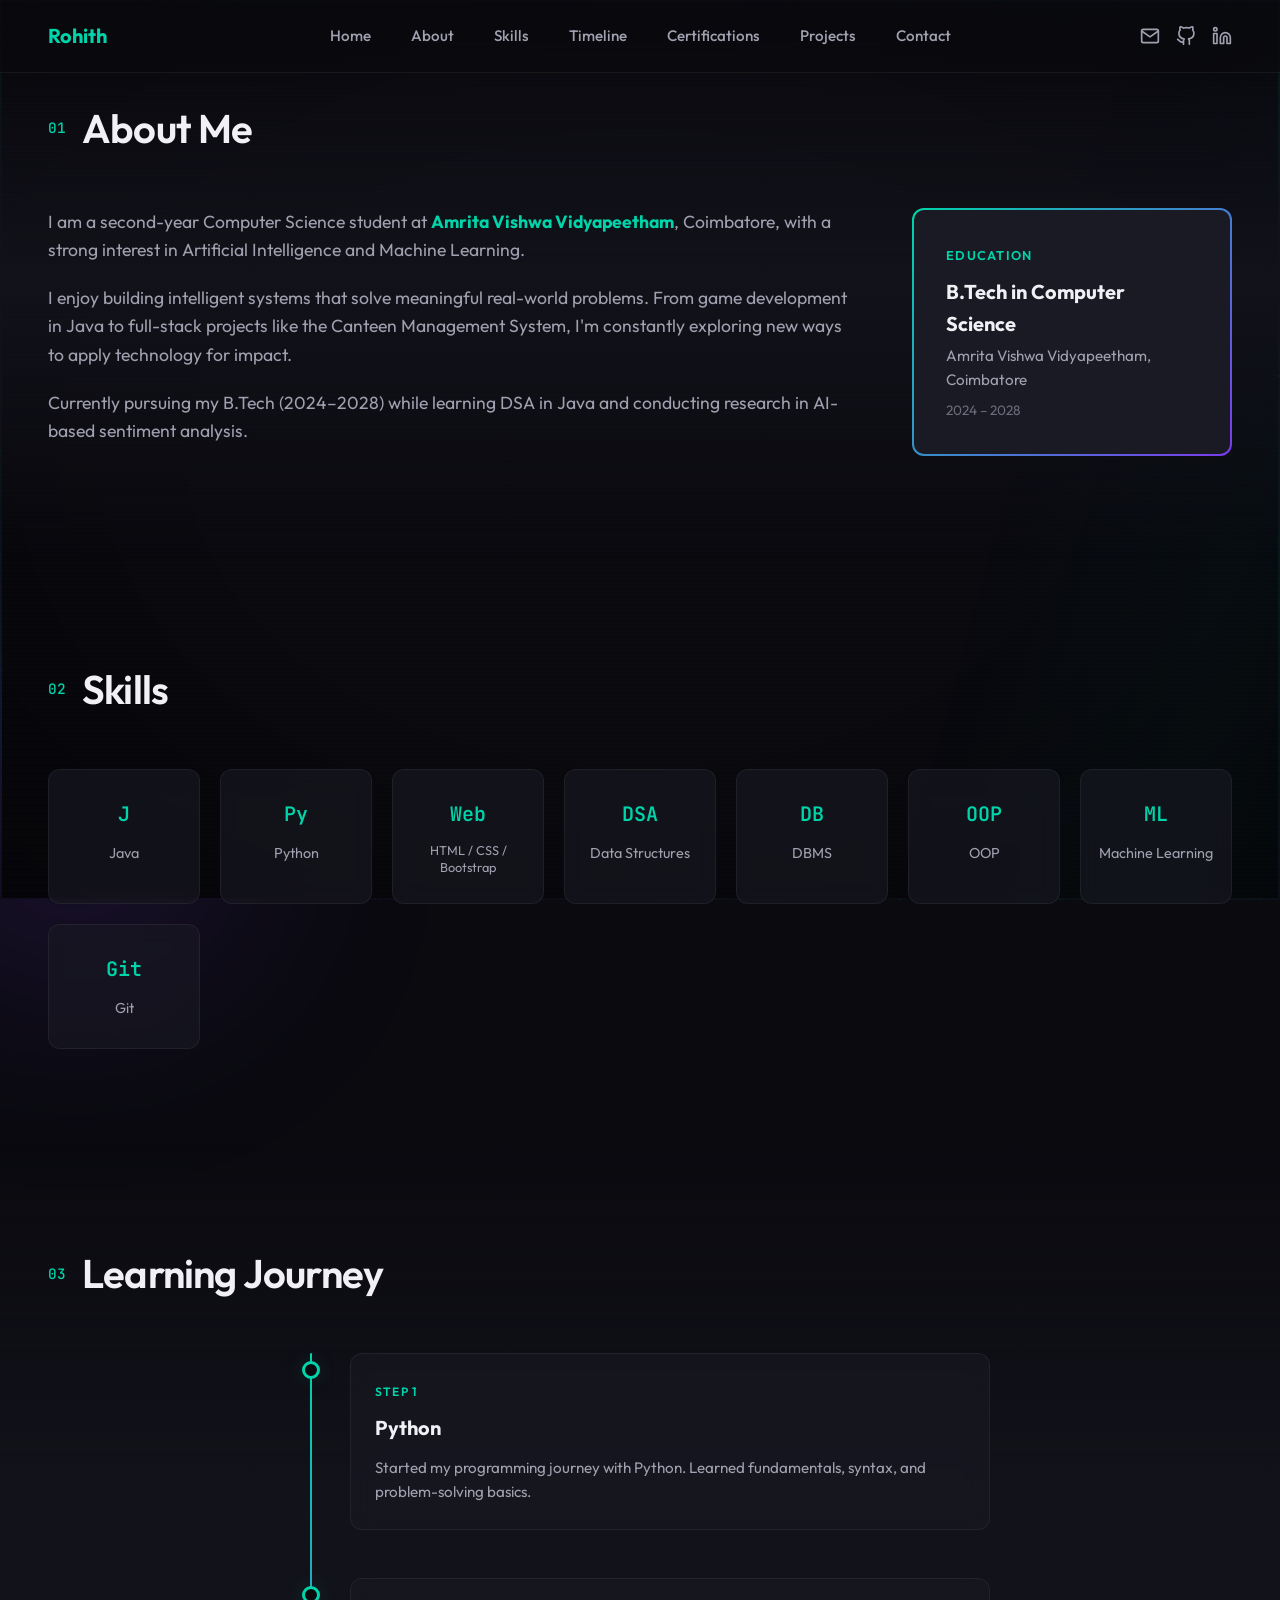
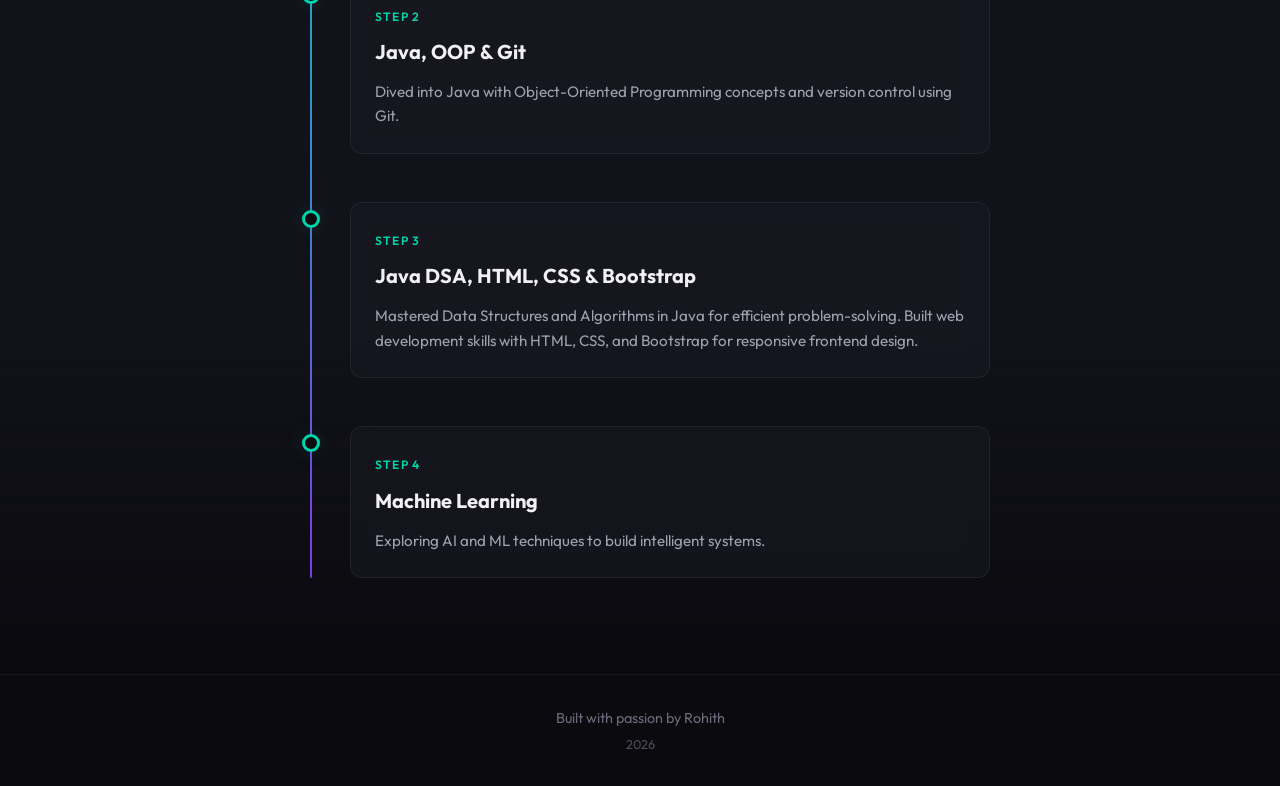
==== about.html @ 08a1976c "split portfolio into multi-page layout" ====
<!DOCTYPE html>
<html lang="en">

<head>
    <meta charset="UTF-8">
    <meta name="viewport" content="width=device-width, initial-scale=1.0">
    <meta name="description" content="Portfolio of Rohith, a Software Engineer passionate about AI and ML.">
    <title>Rohith | Software Engineer | AI & ML</title>
    <link rel="preconnect" href="https://fonts.googleapis.com">
    <link rel="preconnect" href="https://fonts.gstatic.com" crossorigin>
    <link
        href="https://fonts.googleapis.com/css2?family=Outfit:wght@300;400;500;600;700&family=JetBrains+Mono:wght@400;500&display=swap"
        rel="stylesheet">
    <link rel="stylesheet" href="styles.css">
</head>

<body>
    <div class="bg-base"></div>
    <div class="bg-aurora"></div>
    <div class="bg-shapes">
        <span class="bg-shape bg-shape-1"></span>
        <span class="bg-shape bg-shape-2"></span>
        <span class="bg-shape bg-shape-3"></span>
        <span class="bg-shape bg-shape-4"></span>
        <span class="bg-shape bg-shape-5"></span>
        <span class="bg-shape bg-shape-6"></span>
    </div>
    <div class="bg-dots"></div>
    <div class="bg-grid"></div>
    <div class="bg-glow-line bg-glow-line-1"></div>
    <div class="bg-glow-line bg-glow-line-2"></div>
    <div class="bg-glow-line bg-glow-line-3"></div>
    <div class="noise-overlay"></div>
    <div class="gradient-orb gradient-orb-1"></div>
    <div class="gradient-orb gradient-orb-2"></div>
    <div class="gradient-orb gradient-orb-3"></div>
    <div class="gradient-orb gradient-orb-4"></div>
    <div class="gradient-orb gradient-orb-5"></div>
    <div class="particles" aria-hidden="true"></div>
    <div class="bg-border-glow"></div>
    <div class="bg-shimmer"></div>
    <div class="vignette"></div>
    <div class="scanlines"></div>

    <header>
        <nav class="navbar">
            <a href="index.html" class="nav-logo">Rohith</a>
            <div class="nav-slideout">
                <ul class="nav-links">
                    <li><a href="index.html">Home</a></li>
                    <li><a href="#about">About</a></li>
                    <li><a href="#skills">Skills</a></li>
                    <li><a href="#timeline">Timeline</a></li>
                    <li><a href="projects.html#certifications">Certifications</a></li>
                    <li><a href="projects.html#projects">Projects</a></li>
                    <li><a href="contact.html">Contact</a></li>
                </ul>
                <div class="nav-social">
                    <a href="mailto:rohithjayanthi06@gmail.com" aria-label="Email" class="nav-social-link">
                        <svg xmlns="http://www.w3.org/2000/svg" width="20" height="20" viewBox="0 0 24 24" fill="none"
                            stroke="currentColor" stroke-width="2" stroke-linecap="round" stroke-linejoin="round">
                            <path d="M4 4h16c1.1 0 2 .9 2 2v12c0 1.1-.9 2-2 2H4c-1.1 0-2-.9-2-2V6c0-1.1.9-2 2-2z" />
                            <polyline points="22,6 12,13 2,6" />
                        </svg>
                    </a>
                    <a href="https://github.com/rohith24576" target="_blank" rel="noopener noreferrer"
                        aria-label="GitHub" class="nav-social-link">
                        <svg xmlns="http://www.w3.org/2000/svg" width="20" height="20" viewBox="0 0 24 24" fill="none"
                            stroke="currentColor" stroke-width="2" stroke-linecap="round" stroke-linejoin="round">
                            <path
                                d="M9 19c-5 1.5-5-2.5-7-3m14 6v-3.87a3.37 3.37 0 0 0-.94-2.61c3.14-.35 6.44-1.54 6.44-7A5.44 5.44 0 0 0 20 4.77 5.07 5.07 0 0 0 19.91 1S18.73.65 16 2.48a13.38 13.38 0 0 0-7 0C6.27.65 5.09 1 5.09 1A5.07 5.07 0 0 0 5 4.77a5.44 5.44 0 0 0-1.5 3.78c0 5.42 3.3 6.61 6.44 7A3.37 3.37 0 0 0 9 18.13V22" />
                        </svg>
                    </a>
                    <a href="https://www.linkedin.com/in/rohith-jayanthi-b24402347/" target="_blank"
                        rel="noopener noreferrer" aria-label="LinkedIn" class="nav-social-link">
                        <svg xmlns="http://www.w3.org/2000/svg" width="20" height="20" viewBox="0 0 24 24" fill="none"
                            stroke="currentColor" stroke-width="2" stroke-linecap="round" stroke-linejoin="round">
                            <path d="M16 8a6 6 0 0 1 6 6v7h-4v-7a2 2 0 0 0-2-2 2 2 0 0 0-2 2v7h-4v-7a6 6 0 0 1 6-6z" />
                            <rect x="2" y="9" width="4" height="12" />
                            <circle cx="4" cy="4" r="2" />
                        </svg>
                    </a>
                </div>
            </div>
            <button class="nav-toggle" aria-label="Toggle menu">
                <span></span>
                <span></span>
                <span></span>
            </button>
        </nav>
    </header>

    <main>
        <section id="about" class="about">
            <div class="section-header reveal">
                <span class="section-number">01</span>
                <h2>About Me</h2>
            </div>
            <div class="about-content">
                <div class="about-text reveal">
                    <p>I am a second-year Computer Science student at <strong>Amrita Vishwa Vidyapeetham</strong>,
                        Coimbatore, with a strong interest in Artificial Intelligence and Machine Learning.
                    </p>
                    <p>I enjoy building intelligent systems that solve meaningful real-world problems. From game
                        development in Java to full-stack projects like the Canteen Management System, I'm constantly
                        exploring new ways to apply technology for impact.</p>
                    <p>Currently pursuing my B.Tech (2024–2028) while learning DSA in Java and conducting research in
                        AI-based sentiment analysis.</p>
                </div>
                <div class="about-card reveal reveal-delay-1">
                    <div class="about-card-inner">
                        <span class="about-label">Education</span>
                        <h3>B.Tech in Computer Science</h3>
                        <p>Amrita Vishwa Vidyapeetham, Coimbatore</p>
                        <p class="about-year">2024 – 2028</p>
                    </div>
                </div>
            </div>
        </section>

        <section id="skills" class="skills">
            <div class="section-header reveal">
                <span class="section-number">02</span>
                <h2>Skills</h2>
            </div>
            <div class="skills-grid">
                <div class="skill-card reveal" data-skill="Java">
                    <span class="skill-icon">J</span>
                    <span class="skill-name">Java</span>
                </div>
                <div class="skill-card reveal reveal-delay-1" data-skill="Python">
                    <span class="skill-icon">Py</span>
                    <span class="skill-name">Python</span>
                </div>
                <div class="skill-card reveal reveal-delay-2" data-skill="Web">
                    <span class="skill-icon">Web</span>
                    <span class="skill-name">HTML / CSS / Bootstrap</span>
                </div>
                <div class="skill-card reveal reveal-delay-3" data-skill="DSA">
                    <span class="skill-icon">DSA</span>
                    <span class="skill-name">Data Structures</span>
                </div>
                <div class="skill-card reveal" data-skill="DBMS">
                    <span class="skill-icon">DB</span>
                    <span class="skill-name">DBMS</span>
                </div>
                <div class="skill-card reveal reveal-delay-1" data-skill="OOP">
                    <span class="skill-icon">OOP</span>
                    <span class="skill-name">OOP</span>
                </div>
                <div class="skill-card reveal reveal-delay-2" data-skill="ML">
                    <span class="skill-icon">ML</span>
                    <span class="skill-name">Machine Learning</span>
                </div>
                <div class="skill-card reveal reveal-delay-3" data-skill="Git">
                    <span class="skill-icon">Git</span>
                    <span class="skill-name">Git</span>
                </div>
            </div>
        </section>

        <section id="timeline" class="timeline">
            <div class="section-header reveal">
                <span class="section-number">03</span>
                <h2>Learning Journey</h2>
            </div>
            <div class="timeline-container">
                <div class="timeline-line"></div>
                <article class="timeline-item reveal">
                    <div class="timeline-dot"></div>
                    <div class="timeline-content">
                        <span class="timeline-tag">Step 1</span>
                        <h3>Python</h3>
                        <p>Started my programming journey with Python. Learned fundamentals, syntax, and problem-solving
                            basics.</p>
                    </div>
                </article>
                <article class="timeline-item reveal reveal-delay-1">
                    <div class="timeline-dot"></div>
                    <div class="timeline-content">
                        <span class="timeline-tag">Step 2</span>
                        <h3>Java, OOP & Git</h3>
                        <p>Dived into Java with Object-Oriented Programming concepts and version control using Git.</p>
                    </div>
                </article>
                <article class="timeline-item reveal reveal-delay-2">
                    <div class="timeline-dot"></div>
                    <div class="timeline-content">
                        <span class="timeline-tag">Step 3</span>
                        <h3>Java DSA, HTML, CSS & Bootstrap</h3>
                        <p>Mastered Data Structures and Algorithms in Java for efficient problem-solving. Built web
                            development skills with HTML, CSS, and Bootstrap for responsive frontend design.</p>
                    </div>
                </article>
                <article class="timeline-item reveal reveal-delay-3">
                    <div class="timeline-dot"></div>
                    <div class="timeline-content">
                        <span class="timeline-tag">Step 4</span>
                        <h3>Machine Learning</h3>
                        <p>Exploring AI and ML techniques to build intelligent systems.</p>
                    </div>
                </article>
            </div>
        </section>
    </main>

    <footer class="footer">
        <p>Built with passion by Rohith</p>
        <p class="footer-year">2026</p>
    </footer>

    <script src="script.js"></script>
</body>

</html>
---- styles.css ----
/* ===== CSS Variables ===== */
:root {
    --bg-primary: #0a0a0f;
    --bg-secondary: #12121a;
    --bg-tertiary: #1a1a24;
    --bg-card: rgba(26, 26, 36, 0.6);
    --text-primary: #f0f0f5;
    --text-secondary: #a0a0b0;
    --text-muted: #6b6b7b;
    --accent: #00d4aa;
    --accent-dim: rgba(0, 212, 170, 0.15);
    --accent-glow: rgba(0, 212, 170, 0.4);
    --accent-secondary: #7c3aed;
    --accent-secondary-dim: rgba(124, 58, 237, 0.15);
    --border: rgba(255, 255, 255, 0.06);
    --font-sans: 'Outfit', system-ui, sans-serif;
    --font-mono: 'JetBrains Mono', monospace;
    --transition-fast: 0.2s cubic-bezier(0.4, 0, 0.2, 1);
    --transition-medium: 0.35s cubic-bezier(0.4, 0, 0.2, 1);
    --transition-slow: 0.5s cubic-bezier(0.4, 0, 0.2, 1);
    --radius-sm: 8px;
    --radius-md: 12px;
    --radius-lg: 20px;
}

/* ===== Reset & Base ===== */
*, *::before, *::after {
    margin: 0;
    padding: 0;
    box-sizing: border-box;
}

html {
    scroll-behavior: smooth;
}

body {
    font-family: var(--font-sans);
    background: var(--bg-primary);
    color: var(--text-primary);
    line-height: 1.6;
    overflow-x: hidden;
    min-height: 100vh;
}

/* ===== Background Effects ===== */
.bg-base {
    position: fixed;
    inset: 0;
    background: 
        radial-gradient(ellipse 80% 50% at 50% -20%, rgba(0, 212, 170, 0.08) 0%, transparent 50%),
        radial-gradient(ellipse 60% 40% at 100% 100%, rgba(124, 58, 237, 0.06) 0%, transparent 50%),
        radial-gradient(ellipse 50% 30% at 0% 80%, rgba(0, 212, 170, 0.05) 0%, transparent 50%);
    pointer-events: none;
    z-index: 0;
}

.bg-aurora {
    position: fixed;
    inset: 0;
    background: 
        radial-gradient(ellipse 100% 80% at 70% 20%, rgba(0, 212, 170, 0.12) 0%, transparent 50%),
        radial-gradient(ellipse 80% 60% at 20% 80%, rgba(124, 58, 237, 0.1) 0%, transparent 50%),
        radial-gradient(ellipse 60% 100% at 90% 60%, rgba(0, 212, 170, 0.06) 0%, transparent 50%);
    opacity: 0.8;
    pointer-events: none;
    z-index: 0;
    animation: auroraShift 15s ease-in-out infinite;
}

@keyframes auroraShift {
    0%, 100% { opacity: 0.5; }
    50% { opacity: 0.9; }
}

.bg-shapes {
    position: fixed;
    inset: 0;
    pointer-events: none;
    z-index: 0;
    overflow: hidden;
}

.bg-shape {
    position: absolute;
    border: 1px solid rgba(0, 212, 170, 0.08);
    border-radius: 50%;
    animation: shapeFloat 25s ease-in-out infinite;
}

.bg-shape-1 {
    width: 400px;
    height: 400px;
    top: 10%;
    left: 5%;
    animation-delay: 0s;
}

.bg-shape-2 {
    width: 250px;
    height: 250px;
    top: 60%;
    right: 10%;
    border-color: rgba(124, 58, 237, 0.06);
    animation-delay: -5s;
    animation-duration: 30s;
}

.bg-shape-3 {
    width: 150px;
    height: 150px;
    bottom: 20%;
    left: 20%;
    animation-delay: -10s;
    animation-duration: 20s;
}

.bg-shape-4 {
    width: 80px;
    height: 80px;
    top: 30%;
    right: 25%;
    border-color: rgba(0, 212, 170, 0.1);
    animation-delay: -15s;
}

.bg-shape-5 {
    width: 300px;
    height: 300px;
    top: 50%;
    left: 50%;
    margin: -150px 0 0 -150px;
    border-color: rgba(124, 58, 237, 0.05);
    animation-delay: -8s;
    animation-duration: 35s;
}

.bg-shape-6 {
    width: 120px;
    height: 120px;
    top: 75%;
    right: 30%;
    animation-delay: -12s;
}

@keyframes shapeFloat {
    0%, 100% { transform: translate(0, 0) scale(1); opacity: 0.5; }
    25% { transform: translate(30px, -20px) scale(1.05); opacity: 0.8; }
    50% { transform: translate(-20px, 30px) scale(0.95); opacity: 0.6; }
    75% { transform: translate(15px, 15px) scale(1.02); opacity: 0.7; }
}

.bg-dots {
    position: fixed;
    inset: 0;
    background-image: radial-gradient(rgba(0, 212, 170, 0.15) 1px, transparent 1px);
    background-size: 40px 40px;
    pointer-events: none;
    z-index: 0;
    opacity: 0.5;
    animation: dotsPulse 10s ease-in-out infinite;
}

@keyframes dotsPulse {
    0%, 100% { opacity: 0.3; }
    50% { opacity: 0.6; }
}

.bg-shimmer {
    position: fixed;
    inset: 0;
    background: linear-gradient(
        105deg,
        transparent 0%,
        transparent 40%,
        rgba(0, 212, 170, 0.03) 50%,
        transparent 60%,
        transparent 100%
    );
    background-size: 200% 100%;
    pointer-events: none;
    z-index: 0;
    animation: shimmerMove 8s ease-in-out infinite;
}

@keyframes shimmerMove {
    0% { background-position: 200% 0; }
    100% { background-position: -200% 0; }
}

@media (prefers-reduced-motion: reduce) {
    .bg-aurora,
    .bg-shapes .bg-shape,
    .bg-dots,
    .bg-shimmer {
        animation: none;
    }
}

.bg-grid {
    position: fixed;
    inset: 0;
    background-image: 
        linear-gradient(rgba(0, 212, 170, 0.03) 1px, transparent 1px),
        linear-gradient(90deg, rgba(0, 212, 170, 0.03) 1px, transparent 1px);
    background-size: 60px 60px;
    pointer-events: none;
    z-index: 0;
    animation: gridPulse 8s ease-in-out infinite;
}

@keyframes gridPulse {
    0%, 100% { opacity: 0.6; }
    50% { opacity: 1; }
}

.bg-glow-line {
    position: fixed;
    height: 1px;
    background: linear-gradient(90deg, transparent, var(--accent), transparent);
    opacity: 0.15;
    pointer-events: none;
    z-index: 0;
    animation: glowLineMove 12s ease-in-out infinite;
}

.bg-glow-line-1 {
    top: 20%;
    left: 0;
    width: 100%;
    animation-delay: 0s;
}

.bg-glow-line-2 {
    top: 50%;
    left: -50%;
    width: 150%;
    opacity: 0.08;
    animation-delay: -4s;
    animation-duration: 15s;
}

.bg-glow-line-3 {
    bottom: 25%;
    left: 0;
    width: 100%;
    opacity: 0.1;
    animation-delay: -8s;
}

@keyframes glowLineMove {
    0%, 100% { transform: translateX(0) scaleX(1); opacity: 0.1; }
    50% { transform: translateX(5%) scaleX(1.1); opacity: 0.2; }
}

.noise-overlay {
    position: fixed;
    inset: 0;
    background-image: url("data:image/svg+xml,%3Csvg viewBox='0 0 256 256' xmlns='http://www.w3.org/2000/svg'%3E%3Cfilter id='noise'%3E%3CfeTurbulence type='fractalNoise' baseFrequency='0.9' numOctaves='4' stitchTiles='stitch'/%3E%3C/filter%3E%3Crect width='100%25' height='100%25' filter='url(%23noise)'/%3E%3C/svg%3E");
    opacity: 0.04;
    pointer-events: none;
    z-index: 0;
}

.gradient-orb {
    position: fixed;
    border-radius: 50%;
    filter: blur(120px);
    opacity: 0.5;
    pointer-events: none;
    z-index: 0;
    animation: orbFloat 20s ease-in-out infinite;
}

.gradient-orb-1 {
    width: 650px;
    height: 650px;
    background: radial-gradient(circle, var(--accent-glow) 0%, rgba(0, 212, 170, 0.1) 40%, transparent 70%);
    top: -250px;
    right: -200px;
    animation-delay: 0s;
    animation: orbFloat 25s ease-in-out infinite;
}

.gradient-orb-2 {
    width: 450px;
    height: 450px;
    background: radial-gradient(circle, var(--accent-secondary) 0%, rgba(124, 58, 237, 0.15) 40%, transparent 70%);
    bottom: -150px;
    left: -150px;
    animation-delay: -7s;
    animation: orbFloat 22s ease-in-out infinite reverse;
}

.gradient-orb-3 {
    width: 350px;
    height: 350px;
    background: radial-gradient(circle, rgba(0, 212, 170, 0.25) 0%, transparent 70%);
    top: 50%;
    left: 50%;
    margin-left: -175px;
    margin-top: -175px;
    animation-delay: -14s;
    animation: orbFloat 18s ease-in-out infinite;
}

.gradient-orb-4 {
    width: 280px;
    height: 280px;
    background: radial-gradient(circle, rgba(124, 58, 237, 0.3) 0%, transparent 70%);
    top: 30%;
    left: 10%;
    animation-delay: -3s;
    animation: orbFloat 30s ease-in-out infinite;
}

.gradient-orb-5 {
    width: 320px;
    height: 320px;
    background: radial-gradient(circle, rgba(0, 212, 170, 0.2) 0%, transparent 70%);
    bottom: 30%;
    right: 15%;
    animation-delay: -11s;
    animation: orbFloat 28s ease-in-out infinite reverse;
}

@keyframes orbFloat {
    0%, 100% { transform: translate(0, 0) scale(1) rotate(0deg); }
    25% { transform: translate(40px, -40px) scale(1.08) rotate(2deg); }
    50% { transform: translate(-30px, 30px) scale(0.95) rotate(-1deg); }
    75% { transform: translate(20px, 20px) scale(1.03) rotate(1deg); }
}

.particles {
    position: fixed;
    inset: 0;
    pointer-events: none;
    z-index: 0;
    overflow: hidden;
}

.particle {
    position: absolute;
    width: 2px;
    height: 2px;
    background: var(--accent);
    border-radius: 50%;
    opacity: 0.4;
    animation: particleFloat 15s ease-in-out infinite;
}

.particle:nth-child(odd) {
    background: var(--accent-secondary);
    animation-duration: 20s;
    animation-delay: -5s;
}

@keyframes particleFloat {
    0%, 100% { transform: translate(0, 0) scale(1); opacity: 0.3; }
    25% { transform: translate(30px, -50px) scale(1.2); opacity: 0.6; }
    50% { transform: translate(-20px, -80px) scale(0.8); opacity: 0.4; }
    75% { transform: translate(40px, -30px) scale(1.1); opacity: 0.5; }
}

.bg-border-glow {
    position: fixed;
    inset: 0;
    background: 
        linear-gradient(135deg, rgba(0, 212, 170, 0.06) 0%, transparent 50%),
        linear-gradient(225deg, rgba(124, 58, 237, 0.05) 0%, transparent 50%),
        linear-gradient(315deg, rgba(0, 212, 170, 0.04) 0%, transparent 50%),
        linear-gradient(45deg, rgba(124, 58, 237, 0.05) 0%, transparent 50%);
    pointer-events: none;
    z-index: 0;
    animation: cornerGlowPulse 6s ease-in-out infinite;
}

.bg-border-glow::after {
    content: '';
    position: absolute;
    inset: 2px;
    background: var(--bg-primary);
    z-index: -1;
}

@keyframes cornerGlowPulse {
    0%, 100% { opacity: 0.7; }
    50% { opacity: 1; }
}

.vignette {
    position: fixed;
    inset: 0;
    background: radial-gradient(ellipse at center, transparent 0%, transparent 50%, rgba(0, 0, 0, 0.35) 100%);
    pointer-events: none;
    z-index: 0;
}

.scanlines {
    position: fixed;
    inset: 0;
    background: repeating-linear-gradient(
        0deg,
        transparent,
        transparent 2px,
        rgba(0, 0, 0, 0.02) 2px,
        rgba(0, 0, 0, 0.02) 4px
    );
    pointer-events: none;
    z-index: 0;
    animation: scanlineFade 5s ease-in-out infinite;
}

@keyframes scanlineFade {
    0%, 100% { opacity: 0.4; }
    50% { opacity: 0.8; }
}

/* ===== Navbar ===== */
.navbar {
    position: fixed;
    top: 0;
    left: 0;
    right: 0;
    z-index: 100;
    display: grid;
    grid-template-columns: 1fr auto 1fr;
    align-items: center;
    padding: 1.25rem 3rem;
    background: rgba(10, 10, 15, 0.7);
    backdrop-filter: blur(20px);
    border-bottom: 1px solid var(--border);
    transition: var(--transition-medium);
}

.navbar.scrolled {
    padding: 0.75rem 3rem;
    background: rgba(10, 10, 15, 0.9);
}

.nav-logo {
    font-size: 1.25rem;
    font-weight: 700;
    color: var(--accent);
    text-decoration: none;
    transition: var(--transition-fast);
    justify-self: start;
}

.nav-logo:hover {
    transform: scale(1.05);
    text-shadow: 0 0 20px var(--accent-glow);
}

.nav-links {
    display: flex;
    list-style: none;
    gap: 2.5rem;
    justify-self: center;
}

.nav-social {
    display: flex;
    align-items: center;
    gap: 1rem;
    justify-self: end;
}

.nav-social-link {
    color: var(--text-secondary);
    transition: var(--transition-fast);
}

.nav-social-link:hover {
    color: var(--accent);
    transform: translateY(-2px);
}

.nav-social-link svg {
    display: block;
}

.nav-slideout {
    display: contents;
}

.nav-links a {
    color: var(--text-secondary);
    text-decoration: none;
    font-size: 0.95rem;
    font-weight: 500;
    position: relative;
    transition: var(--transition-fast);
}

.nav-links a::after {
    content: '';
    position: absolute;
    bottom: -4px;
    left: 0;
    width: 0;
    height: 2px;
    background: var(--accent);
    transition: var(--transition-medium);
}

.nav-links a:hover {
    color: var(--text-primary);
}

.nav-links a:hover::after {
    width: 100%;
}

.nav-toggle {
    display: none;
    flex-direction: column;
    gap: 6px;
    background: none;
    border: none;
    cursor: pointer;
    padding: 8px;
}

.nav-toggle span {
    width: 24px;
    height: 2px;
    background: var(--text-primary);
    transition: var(--transition-fast);
}

/* ===== Hero Section ===== */
.hero {
    min-height: 100vh;
    display: flex;
    align-items: center;
    justify-content: space-between;
    padding: 8rem 3rem 4rem;
    gap: 4rem;
    position: relative;
    z-index: 1;
}

.hero-content {
    max-width: 600px;
}

.hero-greeting {
    font-size: 1.1rem;
    color: var(--accent);
    font-weight: 500;
    margin-bottom: 0.5rem;
    opacity: 0;
    animation: fadeSlideUp 0.8s ease forwards;
}

.hero-name {
    font-size: clamp(3rem, 8vw, 5rem);
    font-weight: 700;
    letter-spacing: -0.02em;
    line-height: 1.1;
    margin-bottom: 1rem;
    background: linear-gradient(135deg, var(--text-primary) 0%, var(--text-secondary) 100%);
    -webkit-background-clip: text;
    -webkit-text-fill-color: transparent;
    background-clip: text;
    opacity: 0;
    animation: fadeSlideUp 0.8s ease 0.15s forwards;
}

.hero-tagline {
    font-size: 1.35rem;
    color: var(--text-secondary);
    margin-bottom: 1rem;
    font-weight: 500;
    opacity: 0;
    animation: fadeSlideUp 0.8s ease 0.3s forwards;
}

.hero-subtitle {
    color: var(--text-muted);
    margin-bottom: 2.5rem;
    font-size: 1.05rem;
    max-width: 480px;
    opacity: 0;
    animation: fadeSlideUp 0.8s ease 0.45s forwards;
}

.hero-cta {
    display: flex;
    gap: 1rem;
    opacity: 0;
    animation: fadeSlideUp 0.8s ease 0.6s forwards;
}

.btn {
    display: inline-block;
    padding: 0.9rem 1.8rem;
    font-size: 1rem;
    font-weight: 600;
    text-decoration: none;
    border-radius: var(--radius-sm);
    transition: var(--transition-medium);
    font-family: var(--font-sans);
    cursor: pointer;
}

.btn-primary {
    background: var(--accent);
    color: var(--bg-primary);
    border: 2px solid var(--accent);
}

.btn-primary:hover {
    background: transparent;
    color: var(--accent);
    box-shadow: 0 0 30px var(--accent-dim);
    transform: translateY(-2px);
}

.btn-secondary {
    background: transparent;
    color: var(--text-primary);
    border: 2px solid var(--border);
}

.btn-secondary:hover {
    border-color: var(--accent);
    color: var(--accent);
    transform: translateY(-2px);
}

.hero-visual {
    opacity: 0;
    animation: fadeSlideUp 1s ease 0.5s forwards;
}

.code-block {
    font-family: var(--font-mono);
    font-size: 0.95rem;
    padding: 2rem;
    background: var(--bg-card);
    border: 1px solid var(--border);
    border-radius: var(--radius-md);
    backdrop-filter: blur(10px);
}

.code-line {
    display: block;
    margin-bottom: 0.5rem;
}

.code-keyword {
    color: var(--accent-secondary);
}

.code-string {
    color: var(--accent);
}

.code-cursor {
    display: inline-block;
    width: 8px;
    height: 1.2em;
    background: var(--accent);
    margin-left: 4px;
    vertical-align: text-bottom;
    animation: cursorBlink 1s step-end infinite;
}

@keyframes cursorBlink {
    0%, 50% { opacity: 1; }
    51%, 100% { opacity: 0; }
}

@keyframes fadeSlideUp {
    from {
        opacity: 0;
        transform: translateY(30px);
    }
    to {
        opacity: 1;
        transform: translateY(0);
    }
}

/* ===== Section Styles ===== */
section {
    padding: 6rem 3rem;
    position: relative;
    z-index: 1;
}

.section-header {
    margin-bottom: 3rem;
    display: flex;
    align-items: center;
    gap: 1rem;
}

.section-number {
    font-family: var(--font-mono);
    font-size: 0.9rem;
    color: var(--accent);
    font-weight: 500;
}

.section-header h2 {
    font-size: 2.5rem;
    font-weight: 600;
    letter-spacing: -0.02em;
}

/* ===== About Section ===== */
.about {
    background: linear-gradient(180deg, transparent 0%, var(--bg-secondary) 50%, transparent 100%);
}

.about-content {
    display: grid;
    grid-template-columns: 1fr 320px;
    gap: 4rem;
    align-items: start;
}

.about-text p {
    color: var(--text-secondary);
    margin-bottom: 1.25rem;
    font-size: 1.1rem;
}

.about-text strong {
    color: var(--accent);
}

.about-card {
    position: relative;
    padding: 2px;
    background: linear-gradient(135deg, var(--accent) 0%, var(--accent-secondary) 100%);
    border-radius: var(--radius-md);
    transition: var(--transition-medium);
}

.about-card:hover {
    transform: translateY(-5px);
    box-shadow: 0 20px 40px rgba(0, 212, 170, 0.2);
}

.about-card-inner {
    background: var(--bg-tertiary);
    border-radius: calc(var(--radius-md) - 2px);
    padding: 2rem;
}

.about-label {
    font-size: 0.8rem;
    color: var(--accent);
    text-transform: uppercase;
    letter-spacing: 0.1em;
    font-weight: 600;
}

.about-card-inner h3 {
    font-size: 1.25rem;
    margin: 0.5rem 0 0.25rem;
}

.about-card-inner p {
    color: var(--text-secondary);
    font-size: 0.95rem;
}

.about-year {
    color: var(--text-muted) !important;
    font-size: 0.85rem !important;
    margin-top: 0.5rem !important;
}

/* ===== Skills Section ===== */
.skills-grid {
    display: grid;
    grid-template-columns: repeat(auto-fill, minmax(140px, 1fr));
    gap: 1.25rem;
}

.skill-card {
    display: flex;
    flex-direction: column;
    align-items: center;
    gap: 0.75rem;
    padding: 1.75rem 1rem;
    background: var(--bg-card);
    border: 1px solid var(--border);
    border-radius: var(--radius-md);
    backdrop-filter: blur(10px);
    transition: var(--transition-medium);
    cursor: default;
    position: relative;
    overflow: hidden;
}

.skill-card::before {
    content: '';
    position: absolute;
    top: 0;
    left: 0;
    width: 100%;
    height: 100%;
    background: radial-gradient(
        400px circle at var(--mouse-x, 50%) var(--mouse-y, 50%),
        var(--accent-dim) 0%,
        transparent 40%
    );
    opacity: 0;
    transition: opacity var(--transition-medium);
    pointer-events: none;
}

.skill-card:hover::before {
    opacity: 1;
}

.skill-card:hover {
    border-color: var(--accent);
    transform: translateY(-8px) scale(1.02);
    box-shadow: 0 15px 35px var(--accent-dim);
}

.skill-icon {
    font-family: var(--font-mono);
    font-size: 1.25rem;
    font-weight: 600;
    color: var(--accent);
}

.skill-name {
    font-size: 0.9rem;
    color: var(--text-secondary);
    text-align: center;
}

.skill-card[data-skill="Web"] .skill-name {
    font-size: 0.8rem;
    line-height: 1.3;
}

/* ===== Certifications Section ===== */
.certifications {
    position: relative;
    z-index: 1;
    background: linear-gradient(180deg, transparent 0%, var(--bg-secondary) 50%, transparent 100%);
}

.certifications-grid {
    display: grid;
    grid-template-columns: repeat(auto-fit, minmax(320px, 1fr));
    gap: 2rem;
}

.cert-card {
    background: var(--bg-card);
    border: 1px solid var(--border);
    border-radius: var(--radius-lg);
    overflow: hidden;
    backdrop-filter: blur(10px);
    transition: var(--transition-medium);
}

.cert-card:hover {
    border-color: rgba(0, 212, 170, 0.3);
    transform: translateY(-8px);
    box-shadow: 0 20px 40px var(--accent-dim);
}

.cert-image-wrap {
    aspect-ratio: 4/3;
    overflow: hidden;
    background: var(--bg-tertiary);
}

.cert-image-wrap img {
    width: 100%;
    height: 100%;
    object-fit: cover;
    transition: var(--transition-medium);
}

.cert-card:hover .cert-image-wrap img {
    transform: scale(1.05);
}

.cert-info {
    padding: 1.5rem;
}

.cert-platform {
    font-size: 0.75rem;
    color: var(--accent);
    text-transform: uppercase;
    letter-spacing: 0.1em;
    font-weight: 600;
}

.cert-info h3 {
    font-size: 1.15rem;
    margin: 0.5rem 0 0.75rem;
    line-height: 1.4;
}

.cert-instructor {
    color: var(--text-secondary);
    font-size: 0.9rem;
    margin-bottom: 0.25rem;
}

.cert-meta {
    color: var(--text-muted);
    font-size: 0.85rem;
}

@media (max-width: 768px) {
    .certifications-grid {
        grid-template-columns: 1fr;
    }
}

/* ===== Timeline Section ===== */
.timeline {
    position: relative;
    z-index: 1;
    background: linear-gradient(180deg, transparent 0%, var(--bg-secondary) 30%, var(--bg-secondary) 70%, transparent 100%);
}

.timeline-container {
    position: relative;
    max-width: 700px;
    margin: 0 auto;
}

.timeline-line {
    position: absolute;
    left: 20px;
    top: 0;
    bottom: 0;
    width: 2px;
    background: linear-gradient(180deg, var(--accent), var(--accent-secondary));
    border-radius: 2px;
    animation: timelinePulse 3s ease-in-out infinite;
}

@keyframes timelinePulse {
    0%, 100% { opacity: 0.7; }
    50% { opacity: 1; }
}

.timeline-item {
    position: relative;
    padding-left: 60px;
    padding-bottom: 3rem;
}

.timeline-item:last-child {
    padding-bottom: 0;
}

.timeline-dot {
    position: absolute;
    left: 12px;
    top: 8px;
    width: 18px;
    height: 18px;
    background: var(--bg-primary);
    border: 3px solid var(--accent);
    border-radius: 50%;
    box-shadow: 0 0 20px var(--accent-dim);
    transition: var(--transition-medium);
}

.timeline-item:hover .timeline-dot {
    transform: scale(1.2);
    box-shadow: 0 0 30px var(--accent-glow);
}

.timeline-content {
    padding: 1.5rem;
    background: var(--bg-card);
    border: 1px solid var(--border);
    border-radius: var(--radius-md);
    backdrop-filter: blur(10px);
    transition: var(--transition-medium);
}

.timeline-item:hover .timeline-content {
    border-color: rgba(0, 212, 170, 0.3);
    transform: translateX(8px);
    box-shadow: 0 10px 40px var(--accent-dim);
}

.timeline-tag {
    font-size: 0.75rem;
    color: var(--accent);
    text-transform: uppercase;
    letter-spacing: 0.1em;
    font-weight: 600;
}

.timeline-content h3 {
    font-size: 1.25rem;
    margin: 0.5rem 0 0.75rem;
}

.timeline-content p {
    color: var(--text-secondary);
    font-size: 0.95rem;
    line-height: 1.6;
}

@media (max-width: 768px) {
    .timeline-container {
        padding: 0 0.5rem;
    }

    .timeline-line {
        left: 14px;
    }

    .timeline-item {
        padding-left: 50px;
        padding-bottom: 2rem;
    }

    .timeline-dot {
        left: 6px;
        width: 16px;
        height: 16px;
    }

    .timeline-content {
        padding: 1.25rem;
    }
}

/* ===== Projects Section ===== */
.projects {
    background: linear-gradient(180deg, transparent 0%, var(--bg-secondary) 50%, transparent 100%);
}

.projects-grid {
    display: grid;
    grid-template-columns: repeat(auto-fit, minmax(340px, 1fr));
    gap: 2rem;
}

.project-card {
    position: relative;
    padding: 2.5rem;
    background: var(--bg-card);
    border: 1px solid var(--border);
    border-radius: var(--radius-lg);
    backdrop-filter: blur(10px);
    overflow: hidden;
    transition: var(--transition-medium);
}

.project-card:hover {
    border-color: rgba(0, 212, 170, 0.3);
    transform: translateY(-8px);
}

.project-card-glow {
    position: absolute;
    top: -50%;
    left: -50%;
    width: 200%;
    height: 200%;
    background: radial-gradient(circle at center, var(--accent-dim) 0%, transparent 50%);
    opacity: 0;
    transition: var(--transition-slow);
}

.project-card:hover .project-card-glow {
    opacity: 1;
}

.project-header {
    display: flex;
    align-items: center;
    justify-content: space-between;
    margin-bottom: 1.5rem;
}

.project-number {
    font-family: var(--font-mono);
    font-size: 0.85rem;
    color: var(--accent);
}

.project-tag {
    font-size: 0.75rem;
    padding: 0.35rem 0.75rem;
    background: var(--accent-dim);
    color: var(--accent);
    border-radius: 20px;
    font-weight: 500;
}

.project-card h3 {
    font-size: 1.5rem;
    margin-bottom: 1rem;
    transition: var(--transition-fast);
}

.project-card:hover h3 {
    color: var(--accent);
}

.project-card p {
    color: var(--text-secondary);
    font-size: 1rem;
    margin-bottom: 1.5rem;
    line-height: 1.7;
}

.project-tech {
    display: flex;
    flex-wrap: wrap;
    gap: 0.5rem;
}

.project-tech span {
    font-size: 0.8rem;
    padding: 0.35rem 0.75rem;
    background: var(--bg-tertiary);
    border-radius: var(--radius-sm);
    color: var(--text-muted);
    border: 1px solid var(--border);
    transition: var(--transition-fast);
}

.project-card:hover .project-tech span {
    border-color: rgba(0, 212, 170, 0.2);
    color: var(--text-secondary);
}

.projects-loading {
    grid-column: 1 / -1;
    text-align: center;
    padding: 3rem;
    color: var(--text-secondary);
    font-size: 1.1rem;
}

.projects-error {
    grid-column: 1 / -1;
    text-align: center;
    padding: 3rem;
    color: var(--text-secondary);
    font-size: 1.1rem;
}

a.project-card {
    text-decoration: none;
    color: inherit;
    cursor: pointer;
}

/* ===== Contact Section ===== */
.contact-wrapper {
    display: grid;
    grid-template-columns: 1fr 1fr;
    gap: 4rem;
    align-items: start;
}

.contact-info {
    max-width: 600px;
}

.contact-form {
    display: flex;
    flex-direction: column;
    gap: 1.5rem;
    background: var(--bg-card);
    padding: 2.5rem;
    border: 1px solid var(--border);
    border-radius: var(--radius-lg);
    backdrop-filter: blur(10px);
}

.form-group {
    display: flex;
    flex-direction: column;
    gap: 0.5rem;
}

.form-group label {
    font-size: 0.95rem;
    color: var(--text-secondary);
    font-weight: 500;
}

.form-group input,
.form-group textarea {
    width: 100%;
    padding: 1rem;
    background: var(--bg-tertiary);
    border: 1px solid var(--border);
    border-radius: var(--radius-sm);
    color: var(--text-primary);
    font-family: var(--font-sans);
    font-size: 1rem;
    transition: var(--transition-fast);
    outline: none;
    resize: vertical;
}

.form-group input:focus,
.form-group textarea:focus {
    border-color: var(--accent);
    box-shadow: 0 0 0 2px var(--accent-dim);
}

.form-group input::placeholder,
.form-group textarea::placeholder {
    color: var(--text-muted);
}

.form-submit {
    margin-top: 0.5rem;
    align-self: flex-start;
}

.contact-intro {
    color: var(--text-secondary);
    font-size: 1.2rem;
    margin-bottom: 2.5rem;
}

.contact-links {
    display: flex;
    flex-direction: column;
    gap: 1rem;
}

.contact-link {
    display: flex;
    flex-direction: column;
    padding: 1.25rem 1.5rem;
    background: var(--bg-card);
    border: 1px solid var(--border);
    border-radius: var(--radius-md);
    text-decoration: none;
    color: var(--text-primary);
    transition: var(--transition-medium);
}

.contact-link:hover {
    border-color: var(--accent);
    transform: translateX(10px);
    box-shadow: 0 10px 30px var(--accent-dim);
}

.contact-link-icon {
    font-size: 0.8rem;
    color: var(--accent);
    text-transform: uppercase;
    letter-spacing: 0.1em;
    margin-bottom: 0.25rem;
}

.contact-link-text {
    font-size: 1.1rem;
    color: var(--text-secondary);
    transition: var(--transition-fast);
}

.contact-link:hover .contact-link-text {
    color: var(--text-primary);
}

.contact-location {
    margin-top: 2rem;
    color: var(--text-muted);
    font-size: 0.95rem;
}

/* ===== Footer ===== */
.footer {
    padding: 2rem 3rem;
    text-align: center;
    border-top: 1px solid var(--border);
    color: var(--text-muted);
    font-size: 0.9rem;
    position: relative;
    z-index: 1;
}

.footer-year {
    margin-top: 0.25rem;
    font-size: 0.8rem;
    opacity: 0.7;
}

/* ===== Scroll Animations (JS will add classes) ===== */
.reveal {
    opacity: 0;
    transform: translateY(40px);
    transition: opacity 0.8s ease, transform 0.8s ease;
}

.reveal.revealed {
    opacity: 1;
    transform: translateY(0);
}

.reveal-delay-1 { transition-delay: 0.1s; }
.reveal-delay-2 { transition-delay: 0.2s; }
.reveal-delay-3 { transition-delay: 0.3s; }
.reveal-delay-4 { transition-delay: 0.4s; }

/* ===== Responsive ===== */
@media (max-width: 1024px) {
    .hero {
        flex-direction: column;
        text-align: center;
        padding-top: 6rem;
    }

    .hero-subtitle {
        margin-left: auto;
        margin-right: auto;
    }

    .hero-cta {
        justify-content: center;
    }

    .about-content {
        grid-template-columns: 1fr;
    }

    .about-card {
        max-width: 400px;
        margin: 0 auto;
    }

    .contact-wrapper {
        grid-template-columns: 1fr;
    }
}

@media (max-width: 768px) {
    .navbar {
        padding: 1rem 1.5rem;
        grid-template-columns: 1fr auto;
    }

    .nav-slideout {
        display: flex;
        flex-direction: column;
        position: fixed;
        top: 0;
        right: -100%;
        width: 280px;
        height: 100vh;
        background: var(--bg-secondary);
        padding: 5rem 2rem 2rem;
        gap: 1.5rem;
        border-left: 1px solid var(--border);
        transition: var(--transition-medium);
        z-index: 99;
    }

    .nav-slideout.active {
        right: 0;
    }

    .nav-links {
        flex-direction: column;
        list-style: none;
    }

    .nav-social {
        margin-top: 1rem;
        padding-top: 1rem;
        border-top: 1px solid var(--border);
    }

    .nav-toggle {
        display: flex;
        z-index: 101;
    }

    .nav-toggle.active span:nth-child(1) {
        transform: rotate(45deg) translate(6px, 6px);
    }

    .nav-toggle.active span:nth-child(2) {
        opacity: 0;
    }

    .nav-toggle.active span:nth-child(3) {
        transform: rotate(-45deg) translate(6px, -6px);
    }

    .hero {
        padding: 5rem 1.5rem 3rem;
    }

    .hero-visual {
        display: none;
    }

    section {
        padding: 4rem 1.5rem;
    }

    .section-header h2 {
        font-size: 2rem;
    }

    .projects-grid {
        grid-template-columns: 1fr;
    }

    .contact-form {
        padding: 1.5rem;
    }
    
    .form-submit {
        align-self: stretch;
    }

    .footer {
        padding: 1.5rem;
    }
}
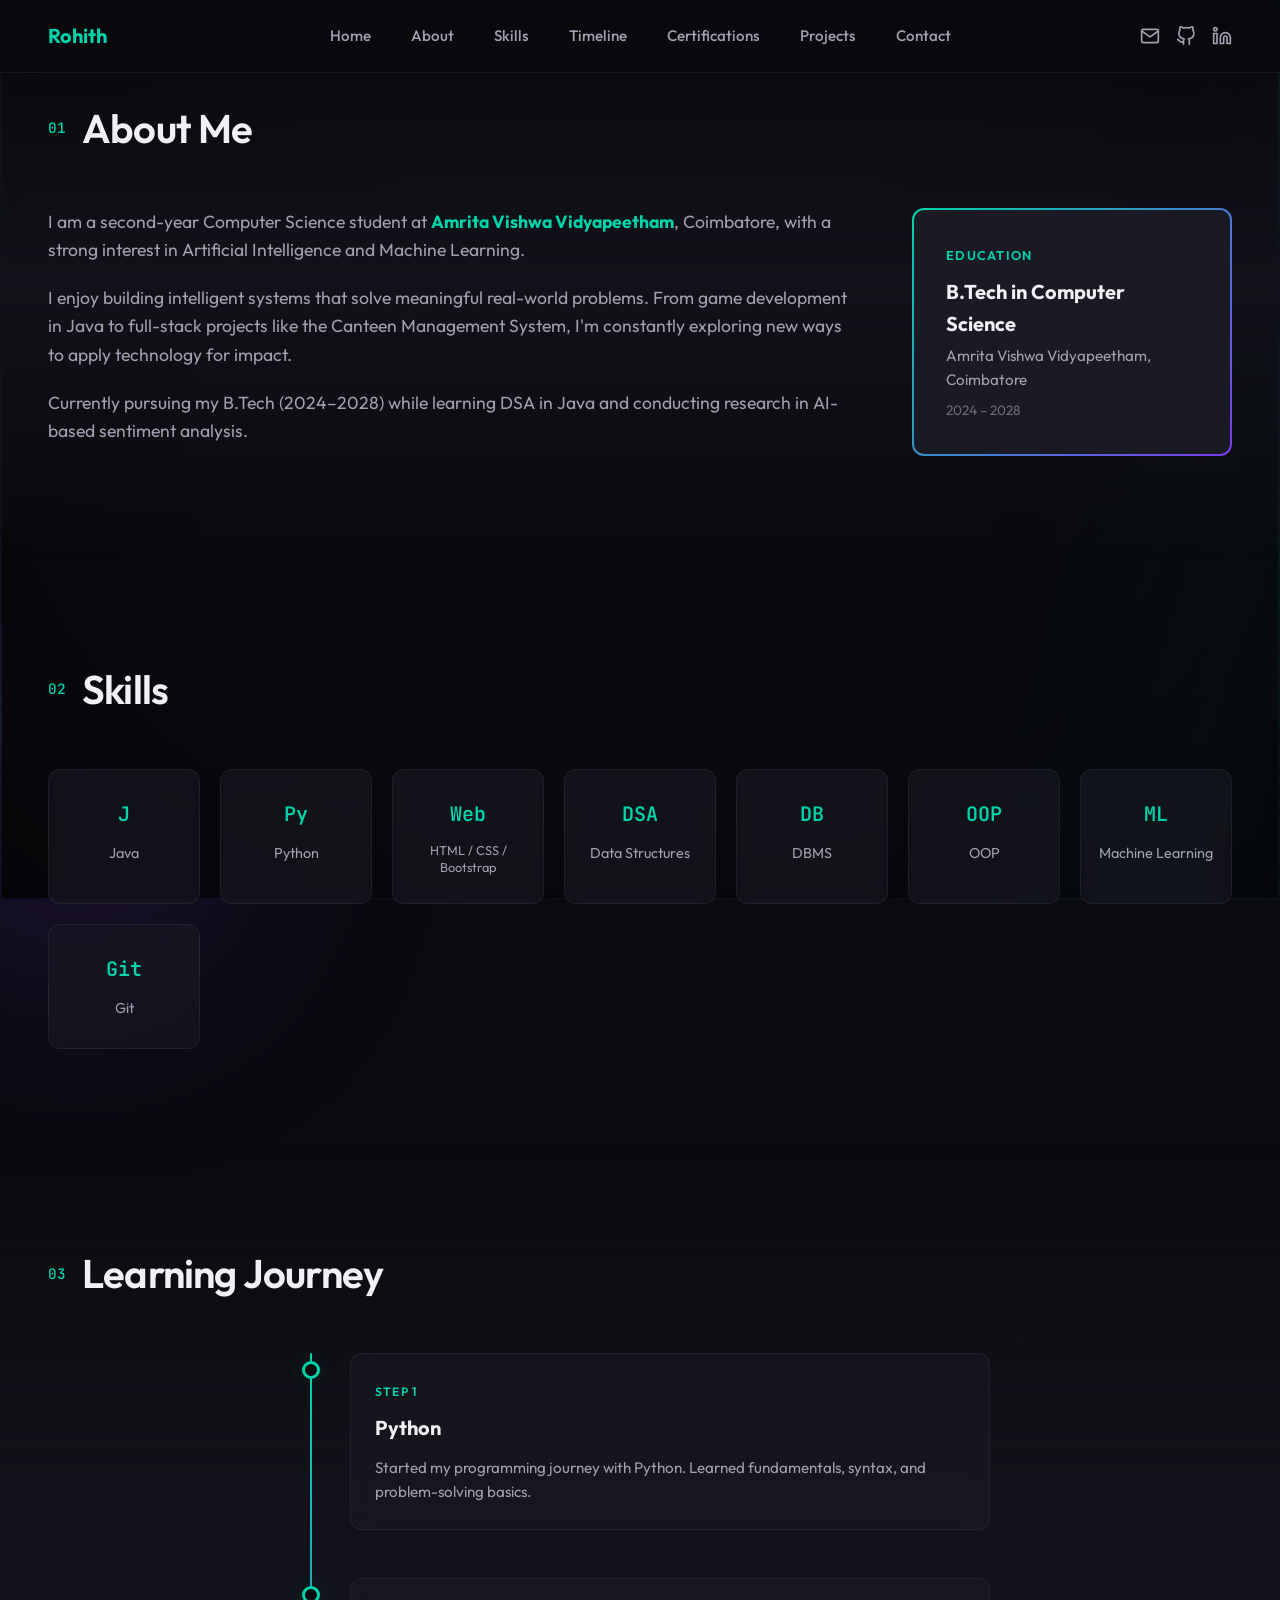
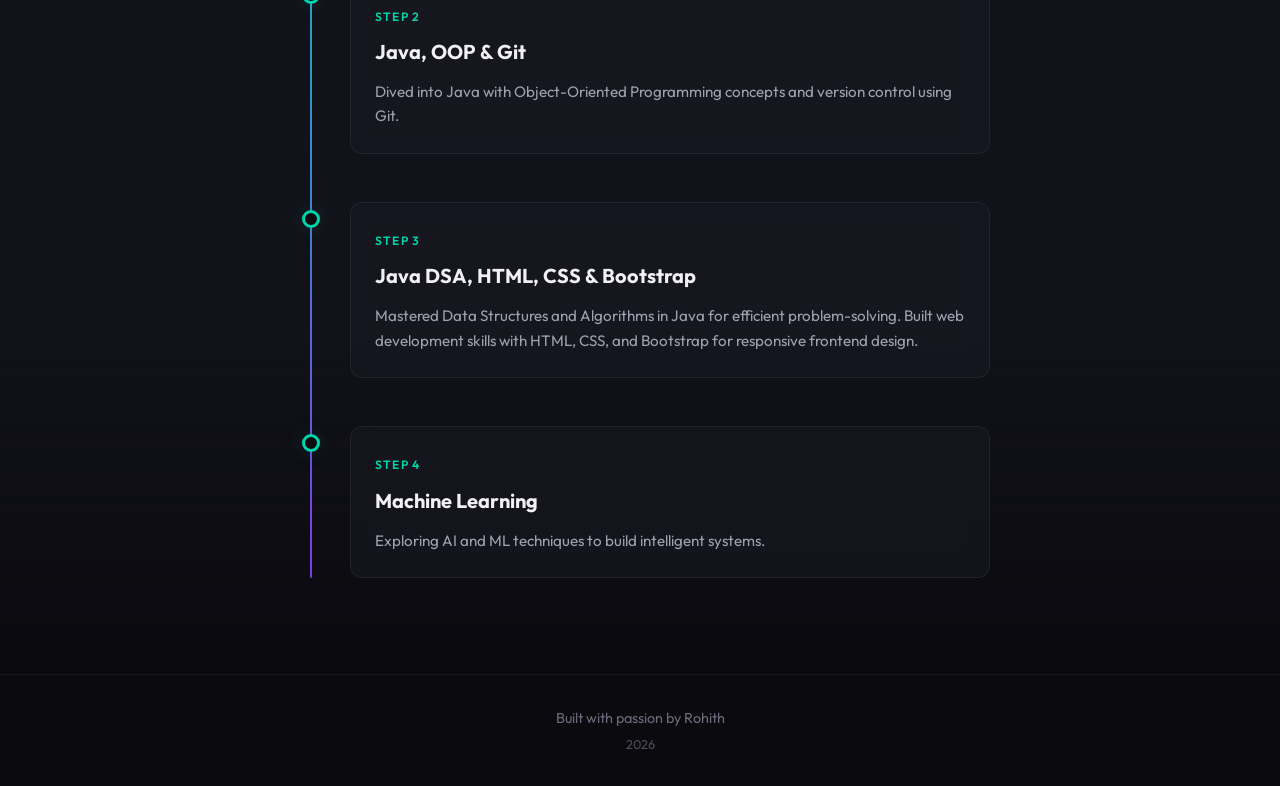
==== commit 1c8ace7d: "improve accessibility and SEO tags" ====
--- a/about.html
+++ b/about.html
@@ -4,8 +4,8 @@
 <head>
     <meta charset="UTF-8">
     <meta name="viewport" content="width=device-width, initial-scale=1.0">
-    <meta name="description" content="Portfolio of Rohith, a Software Engineer passionate about AI and ML.">
-    <title>Rohith | Software Engineer | AI & ML</title>
+    <meta name="description" content="Learn more about Rohith, a Computer Science student at Amrita Vishwa Vidyapeetham focusing on Software Engineering, AI, and ML.">
+    <title>About | Rohith</title>
     <link rel="preconnect" href="https://fonts.googleapis.com">
     <link rel="preconnect" href="https://fonts.gstatic.com" crossorigin>
     <link
@@ -15,6 +15,7 @@
 </head>
 
 <body>
+    <a href="#main-content" class="skip-link">Skip to main content</a>
     <div class="bg-base"></div>
     <div class="bg-aurora"></div>
     <div class="bg-shapes">
@@ -90,7 +91,8 @@
         </nav>
     </header>
 
-    <main>
+    <main id="main-content">
+        <h1 class="sr-only">About - Rohith Portfolio</h1>
         <section id="about" class="about">
             <div class="section-header reveal">
                 <span class="section-number">01</span>
--- a/styles.css
+++ b/styles.css
@@ -1435,3 +1435,36 @@
         padding: 1.5rem;
     }
 }
+
+/* Accessibility Utilities */
+.sr-only {
+    position: absolute;
+    width: 1px;
+    height: 1px;
+    padding: 0;
+    margin: -1px;
+    overflow: hidden;
+    clip: rect(0, 0, 0, 0);
+    white-space: nowrap;
+    border: 0;
+}
+
+.skip-link {
+    position: absolute;
+    top: -100px;
+    left: 0;
+    background: var(--accent);
+    color: var(--bg-primary);
+    padding: 8px 16px;
+    z-index: 200;
+    font-weight: bold;
+    text-decoration: none;
+    transition: top 0.2s;
+    border-radius: 0 0 var(--radius-sm) var(--radius-sm);
+}
+
+.skip-link:focus {
+    top: 0;
+    outline: none;
+    box-shadow: 0 0 15px var(--accent-glow);
+}
